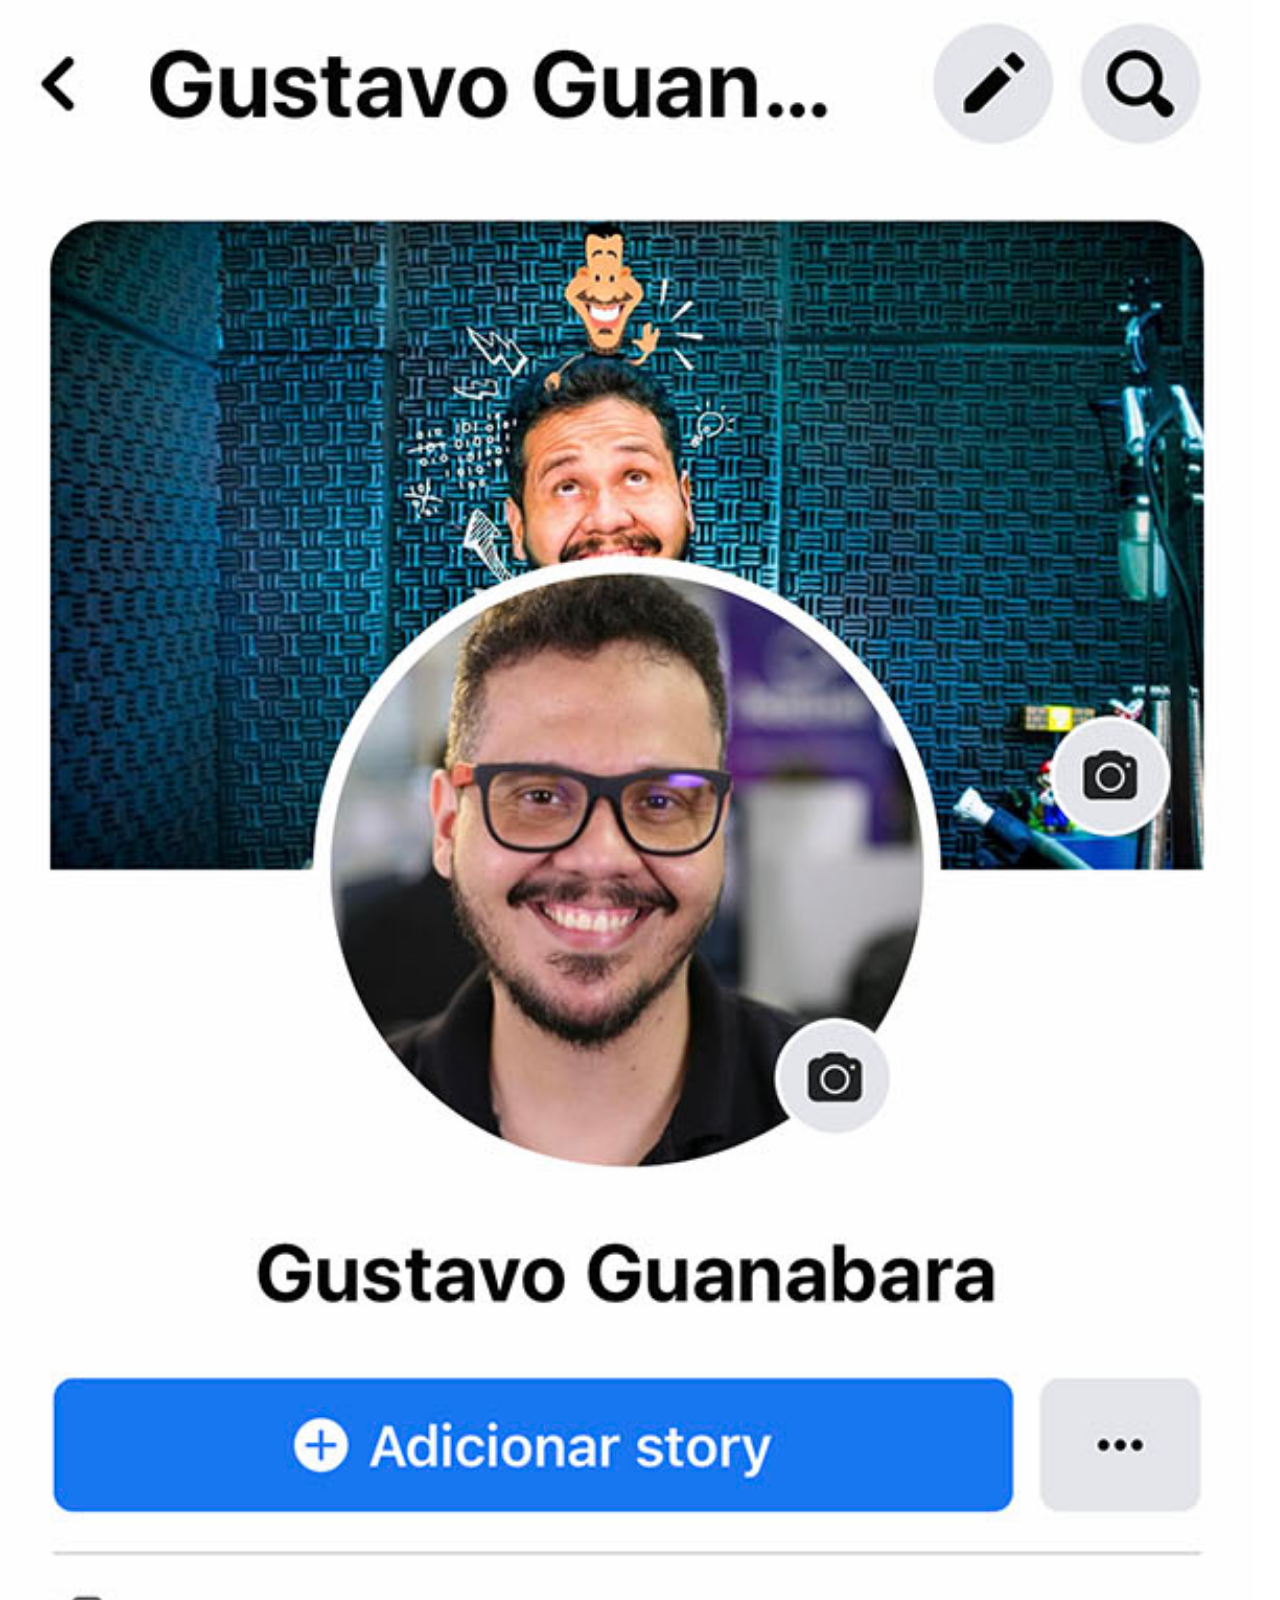
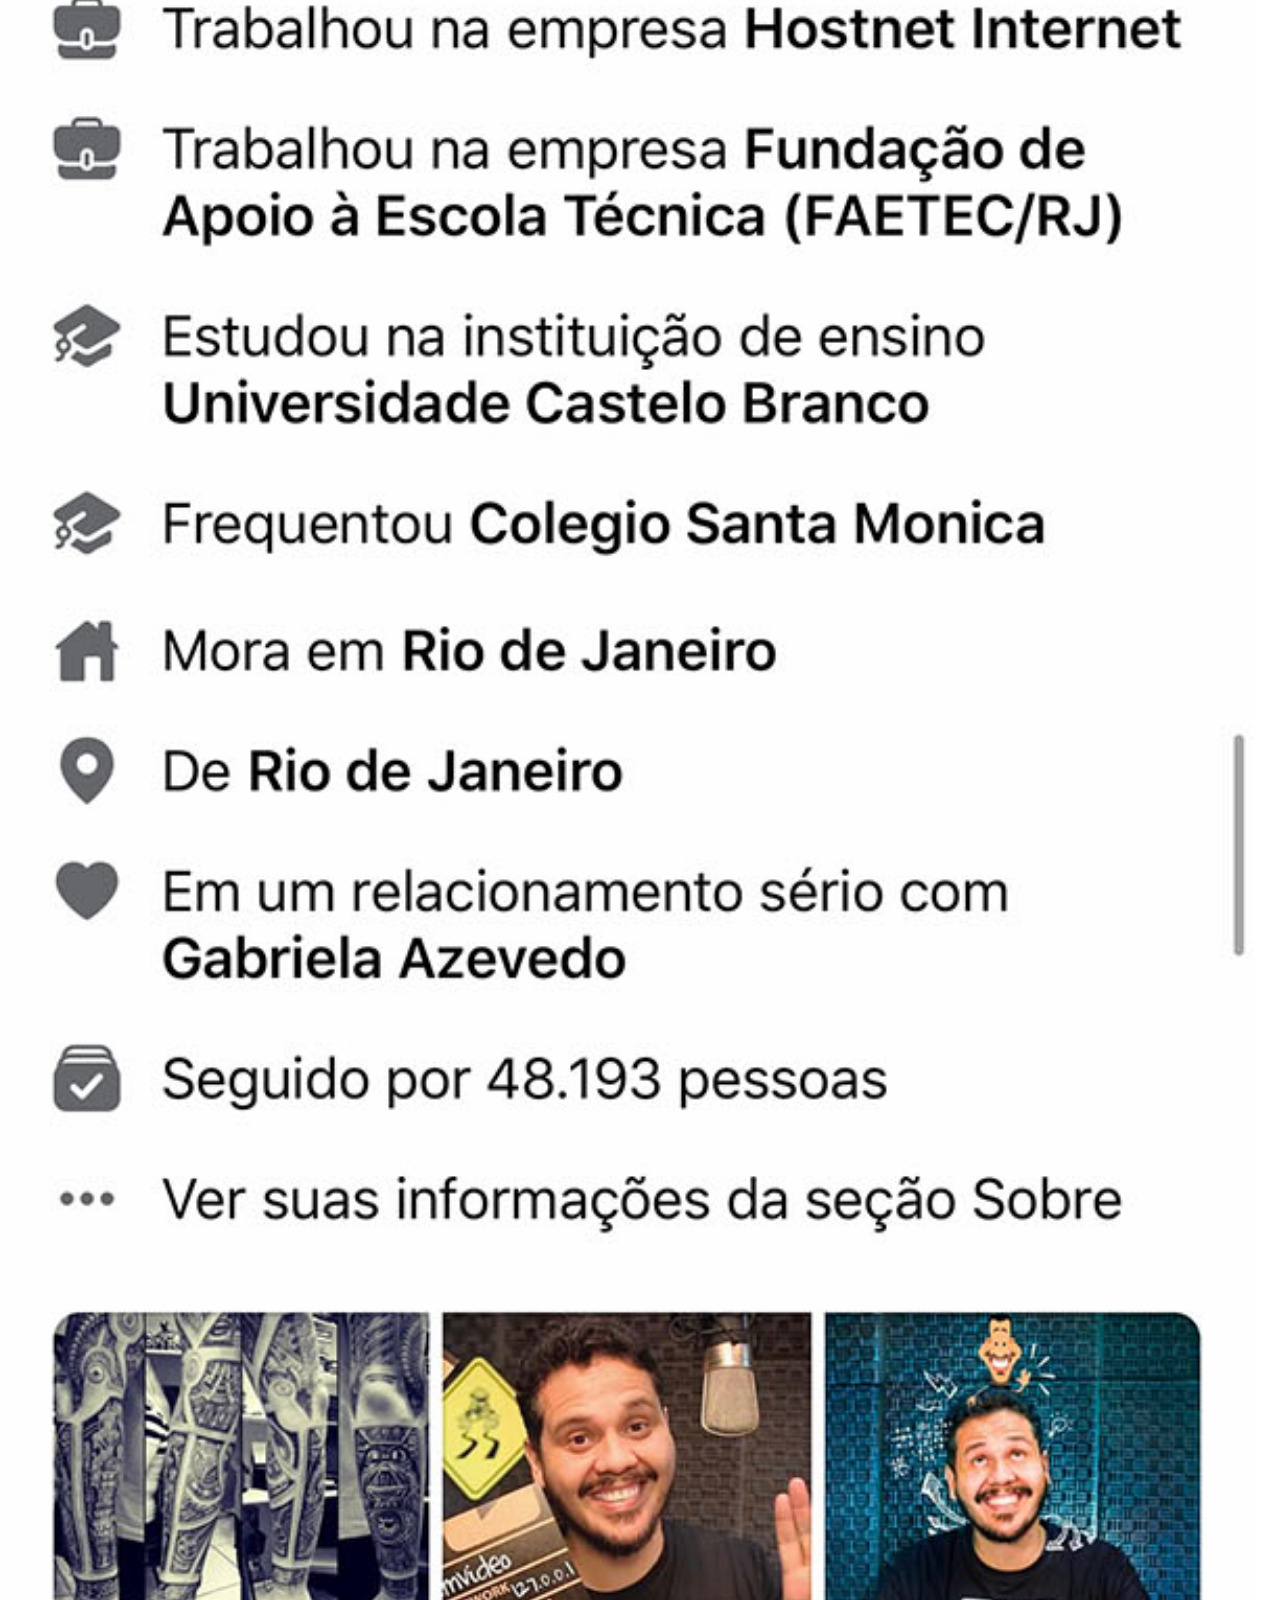
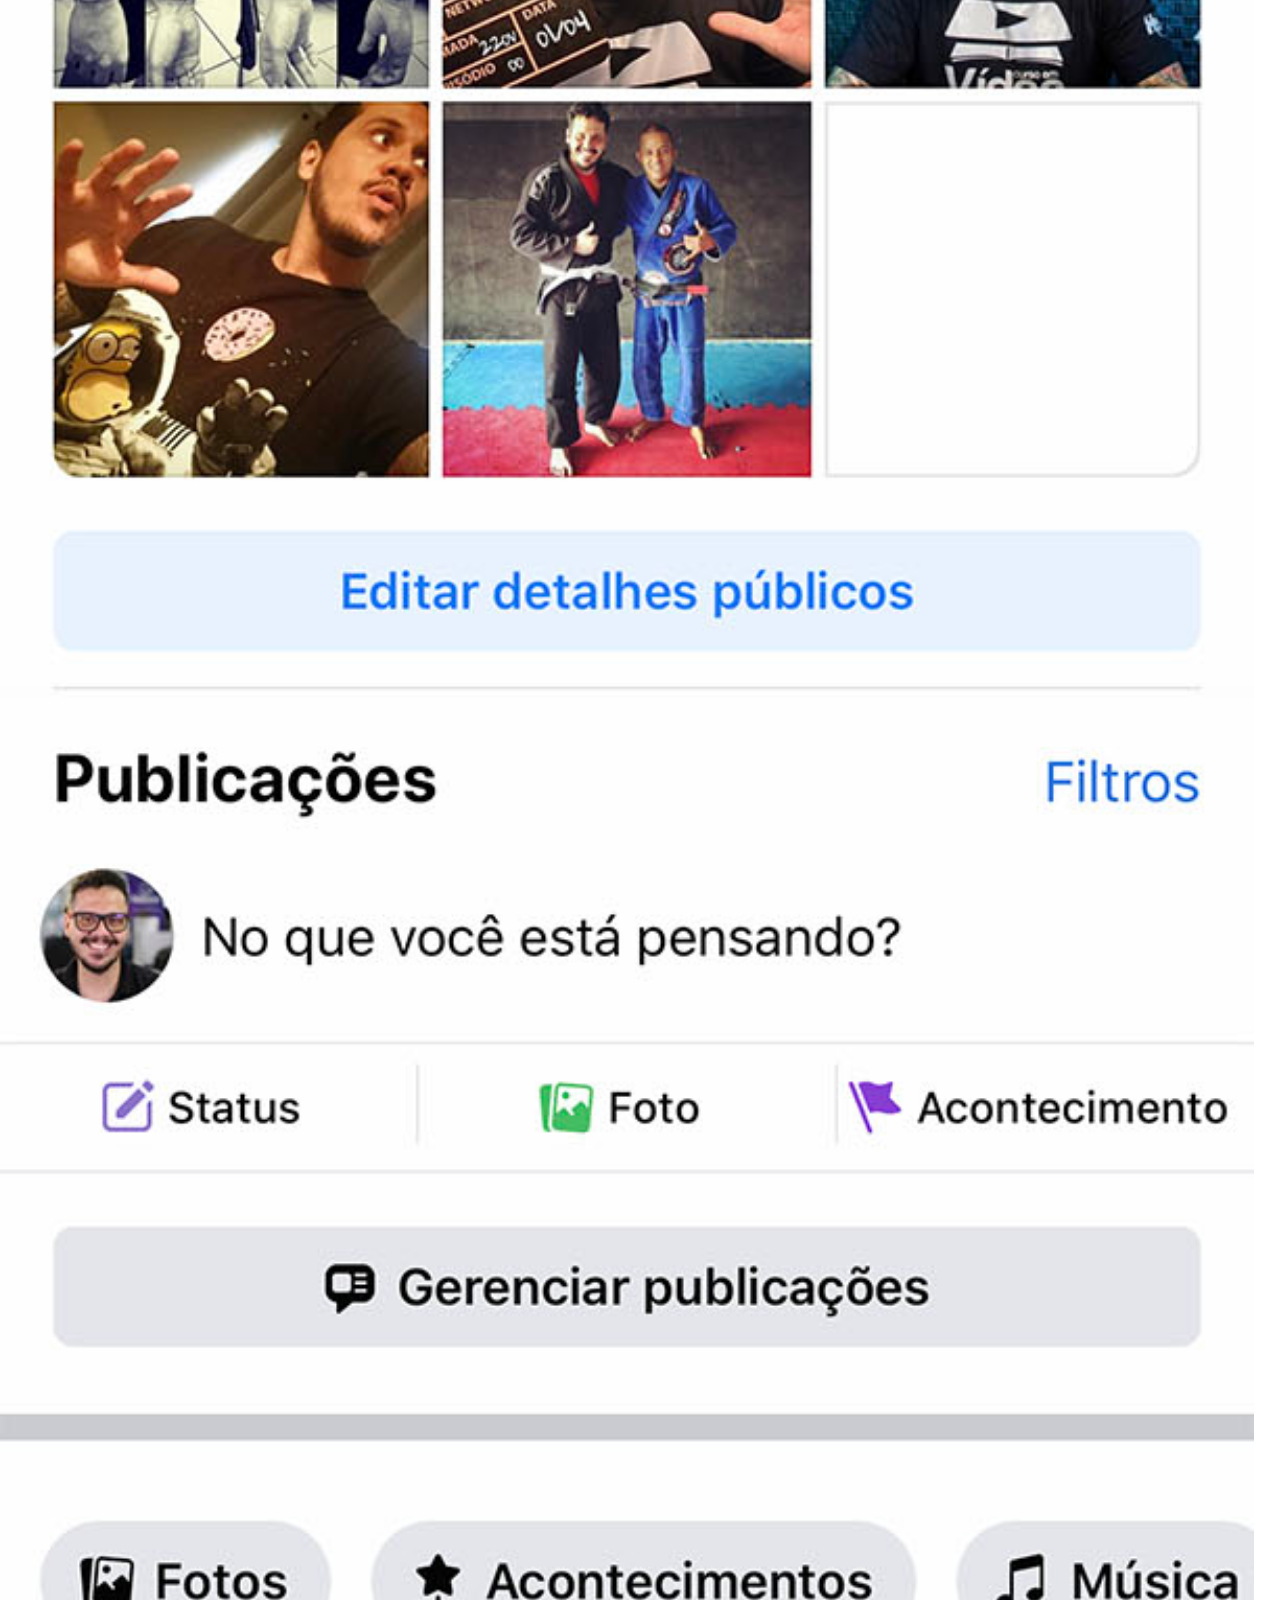
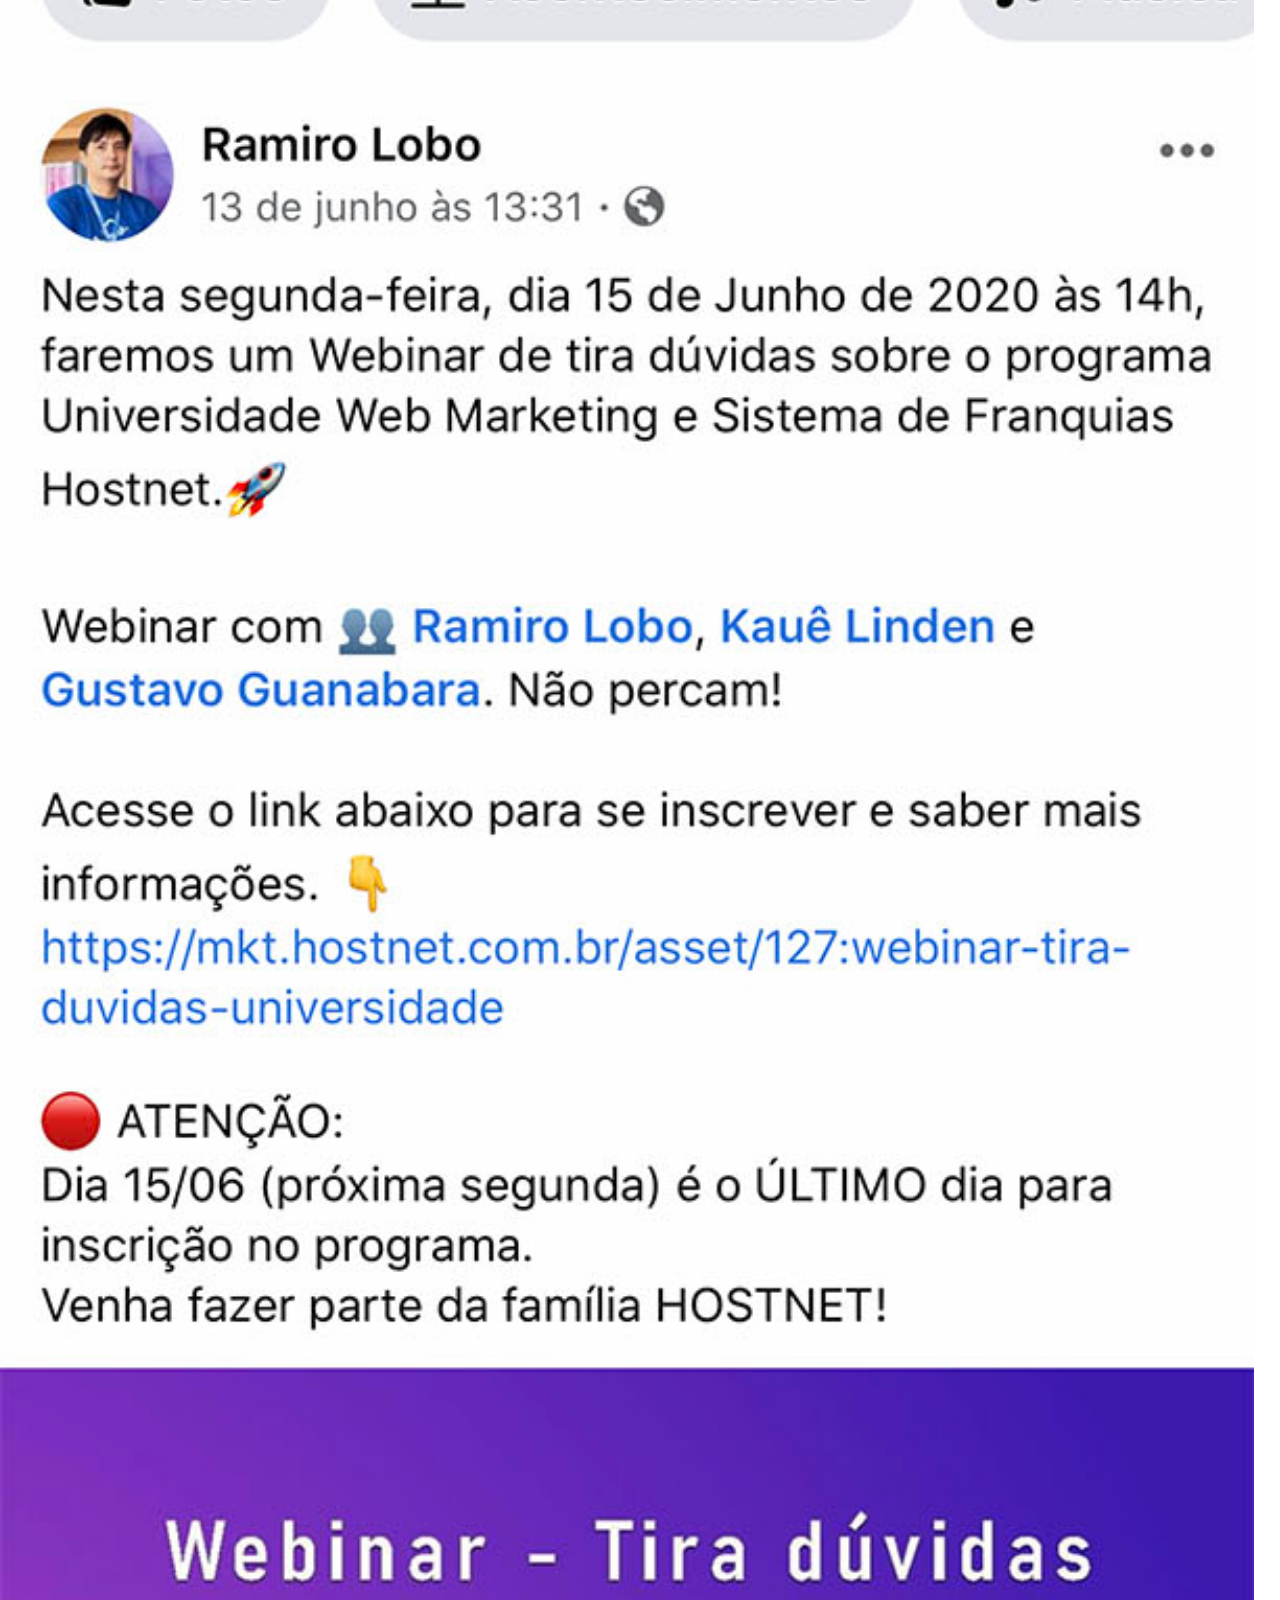
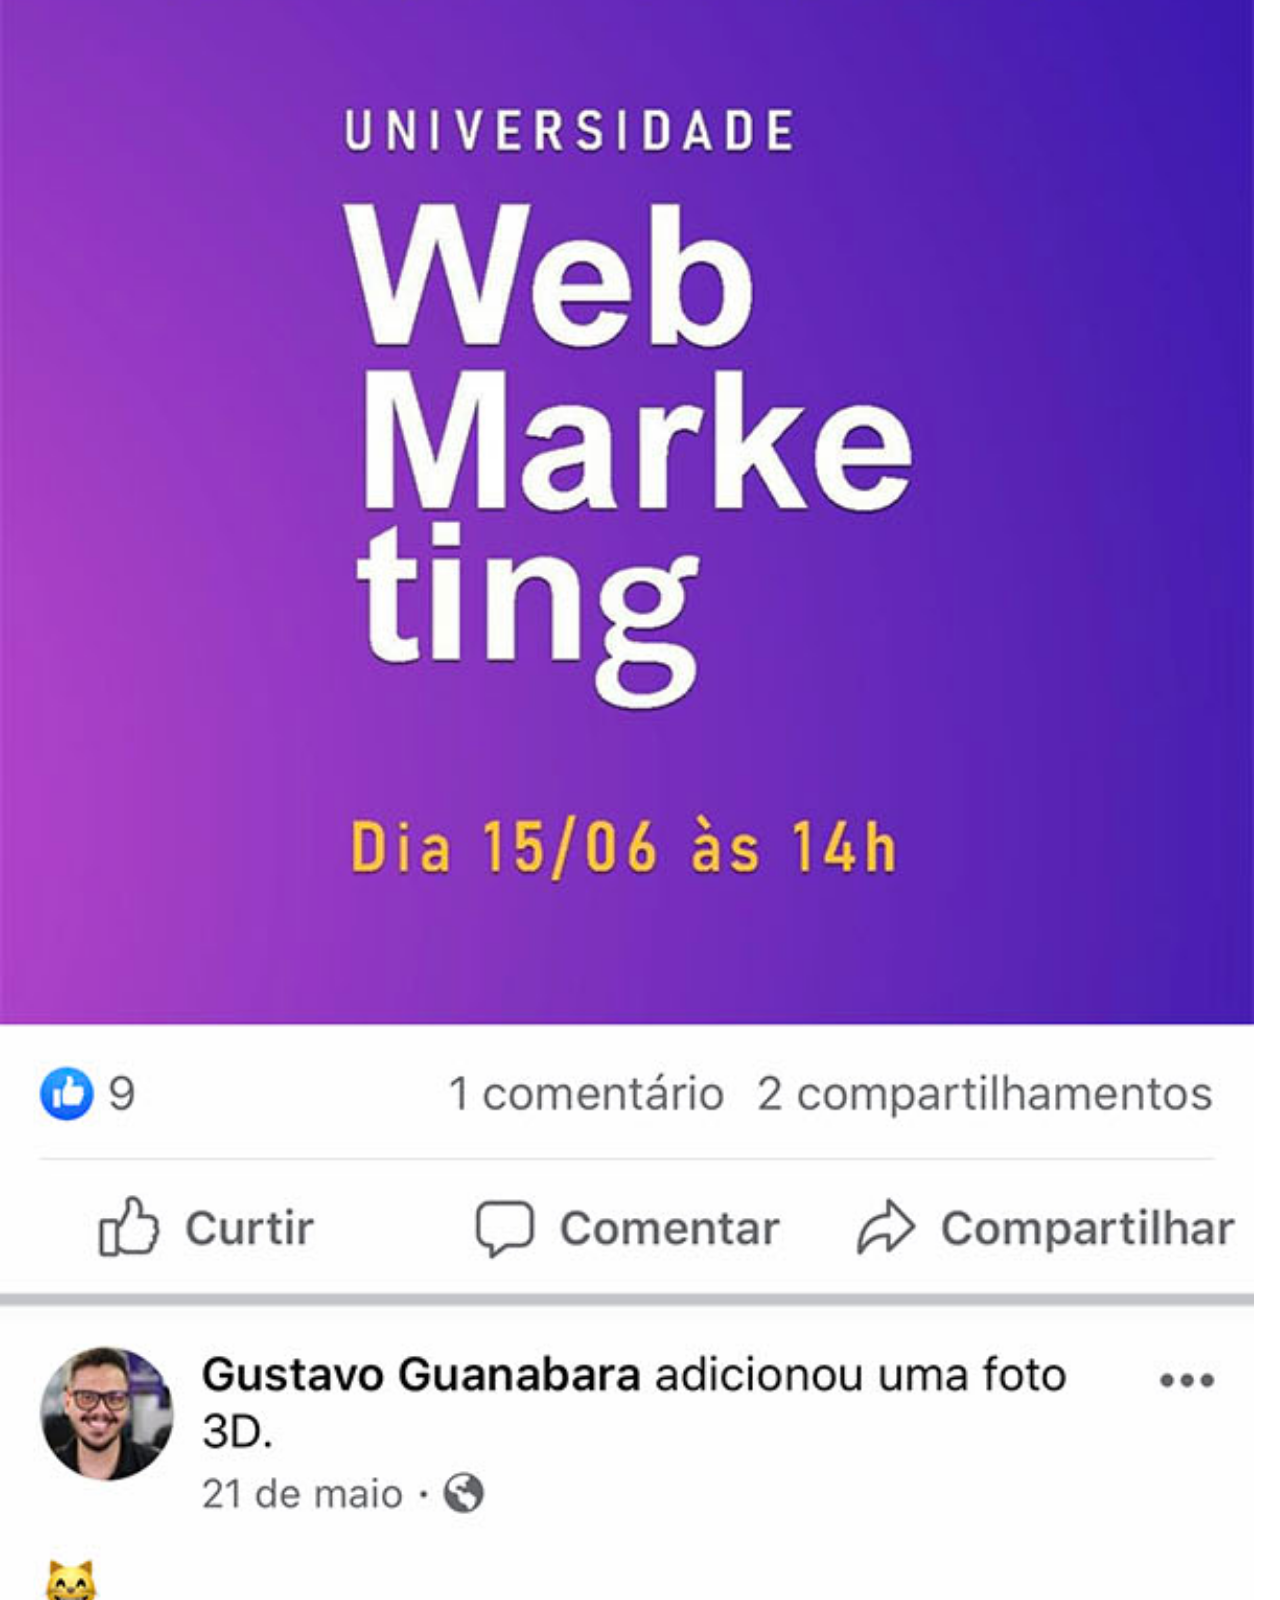
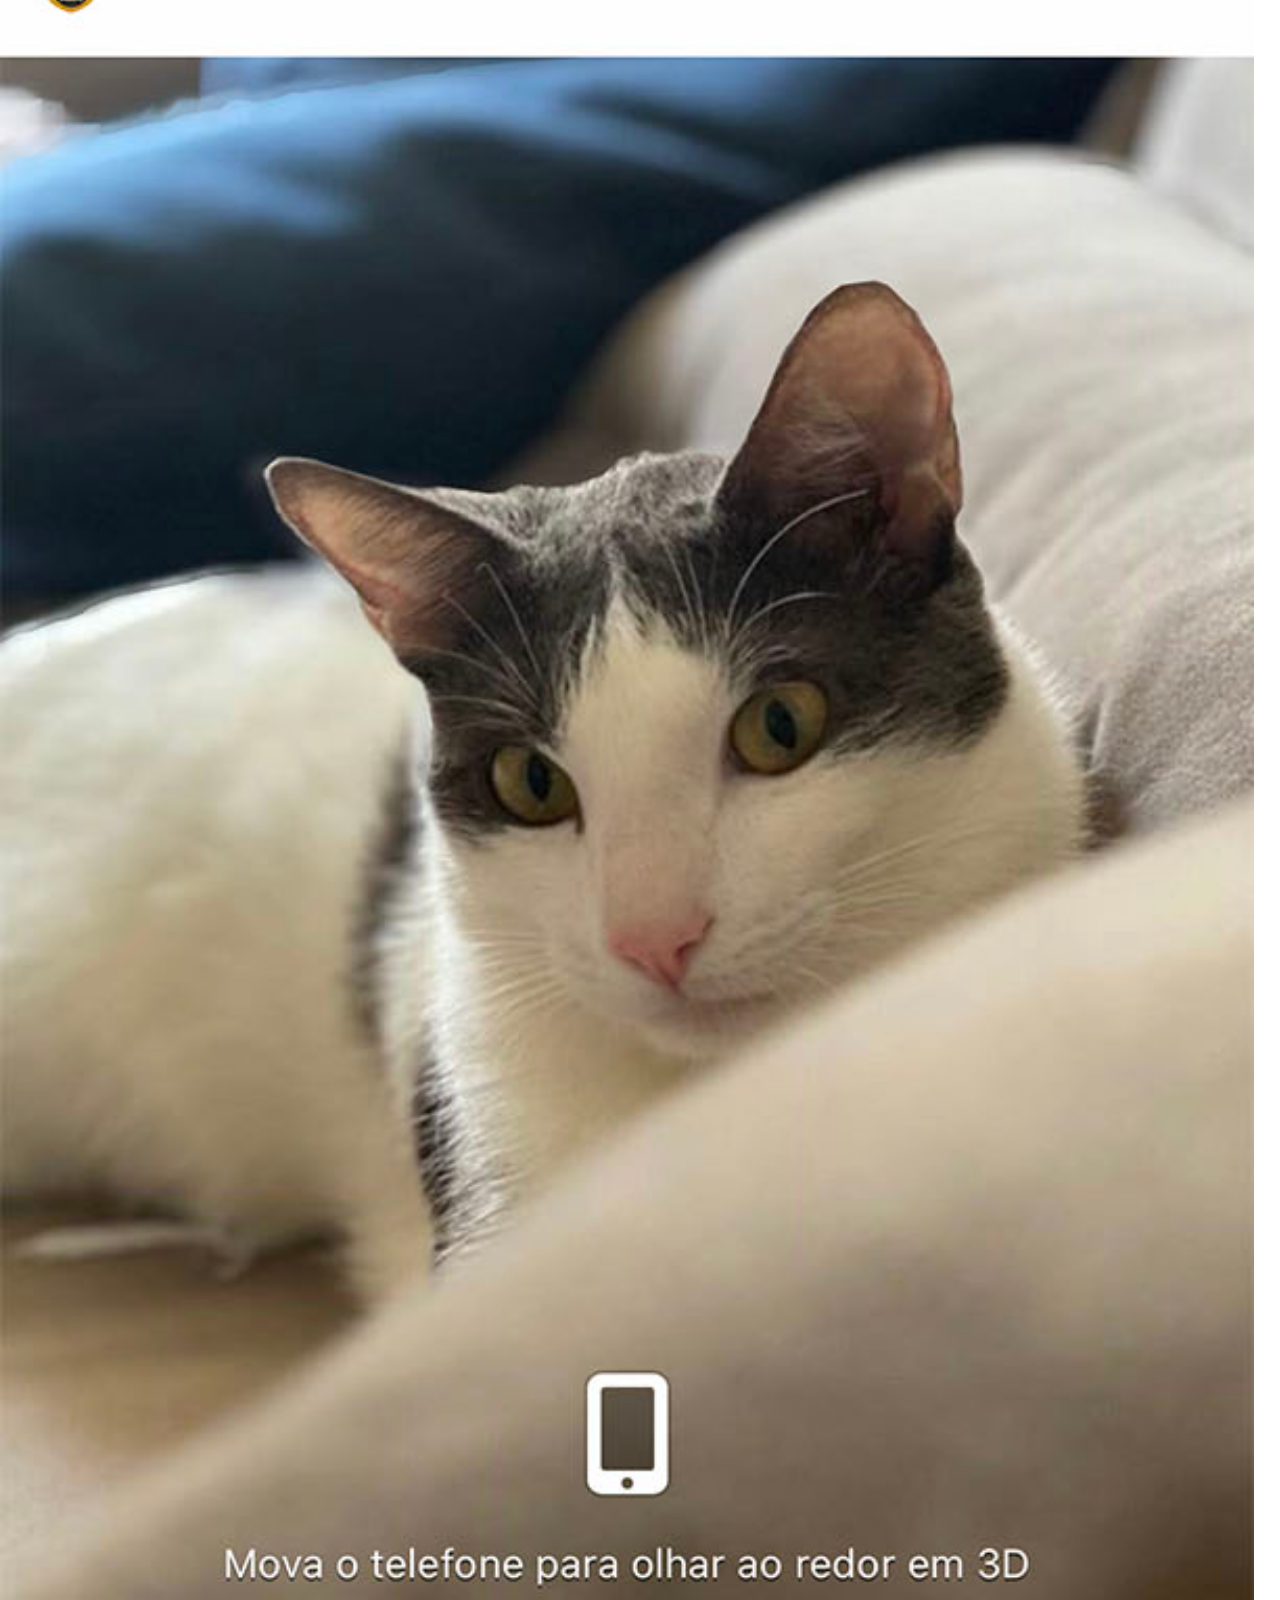
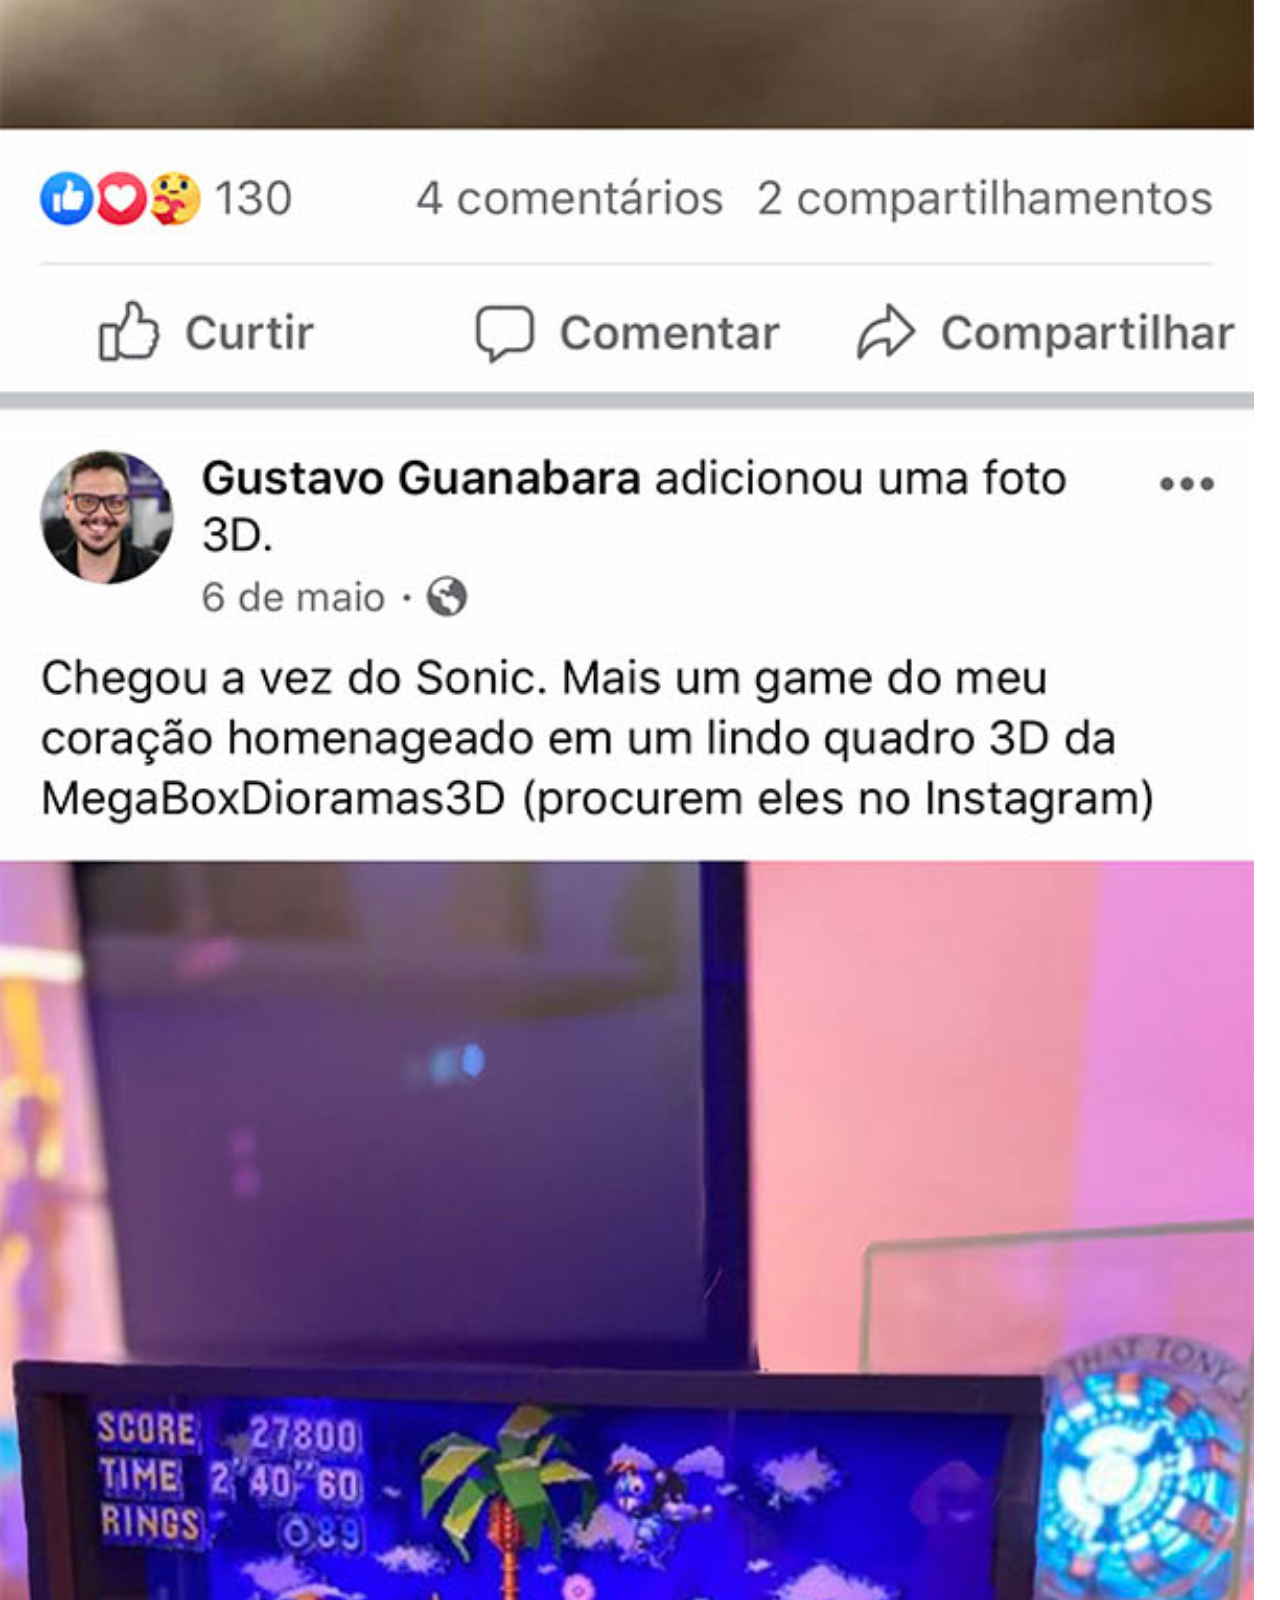
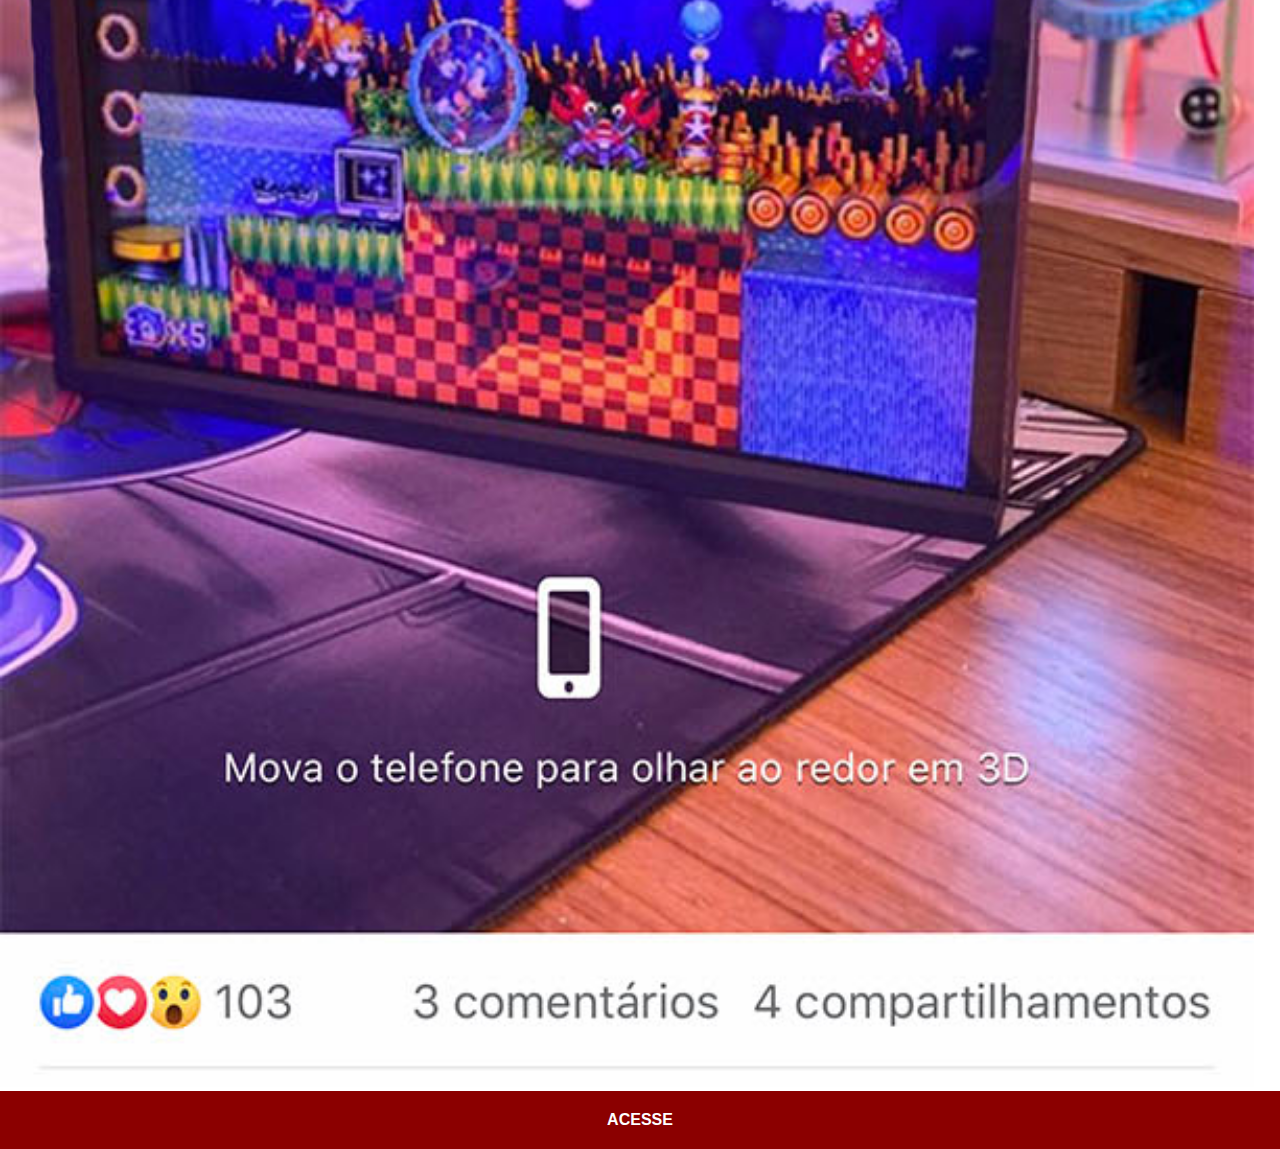
==== facebook.html @ 2707c01b "criei paginas das redes" ====
<!DOCTYPE html>
<html lang="pt-br">
<head>
    <meta charset="UTF-8">
    <meta http-equiv="X-UA-Compatible" content="IE=edge">
    <meta name="viewport" content="width=device-width, initial-scale=1.0">
    <title>Facebook</title>
    <style>
        * {
          margin: 0px;
          padding: 0px;
          font-family: Arial, Helvetica, sans-serif;
        }
  
        ::-webkit-scrollbar{
          width: 0;
          height: 0;
        }
  
        img{
         width: 98vw;
        }
  
        a{
         display: block;
         background-color: darkred;
         color: white;
         padding: 20px;
         text-align: center;
         font-weight: bolder;
         text-decoration: none;
        }
  
        a:hover {
          background-color: red;
        }
      </style>
</head>
<body>
    <img src="imagens/tela-facebook.jpg" alt="tela-youtube">
    <a href="https://www.facebook.com/cris.reis.5245/" target="_blank">ACESSE</a>
</body>
</html>
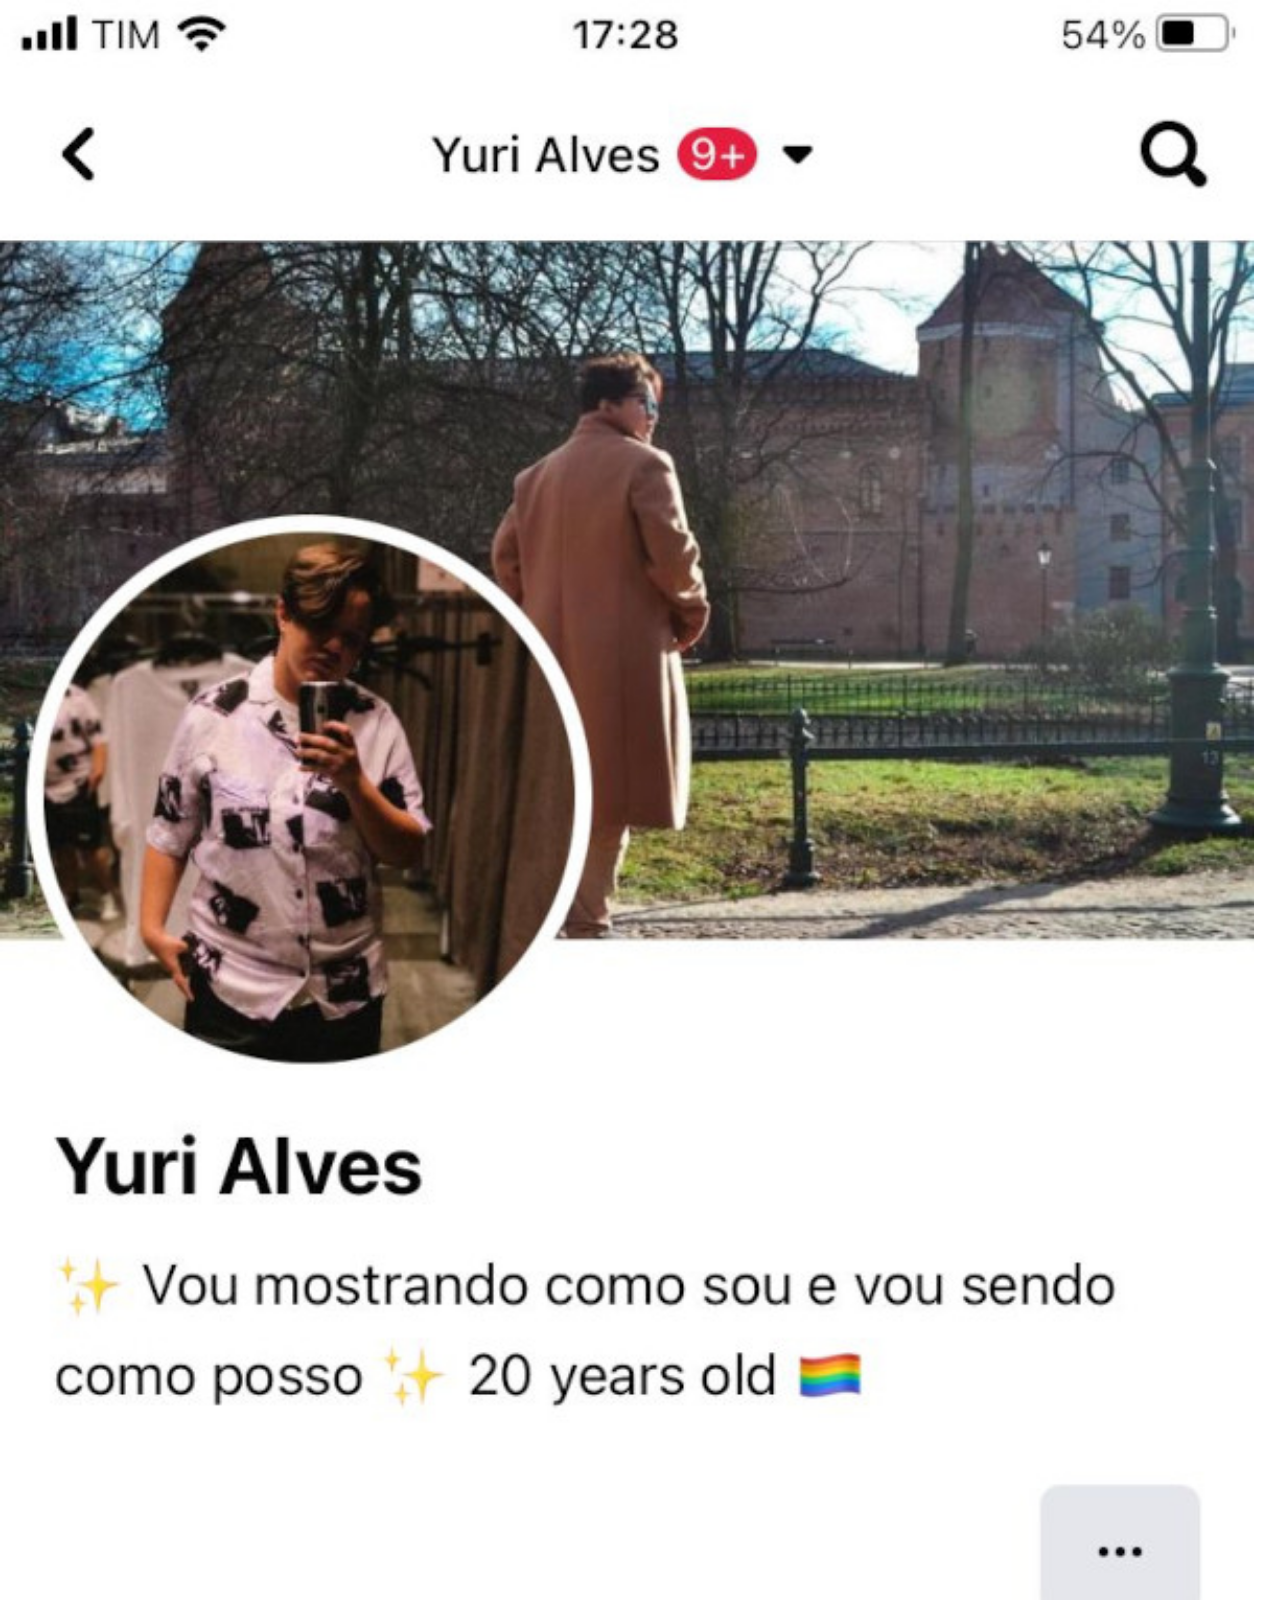
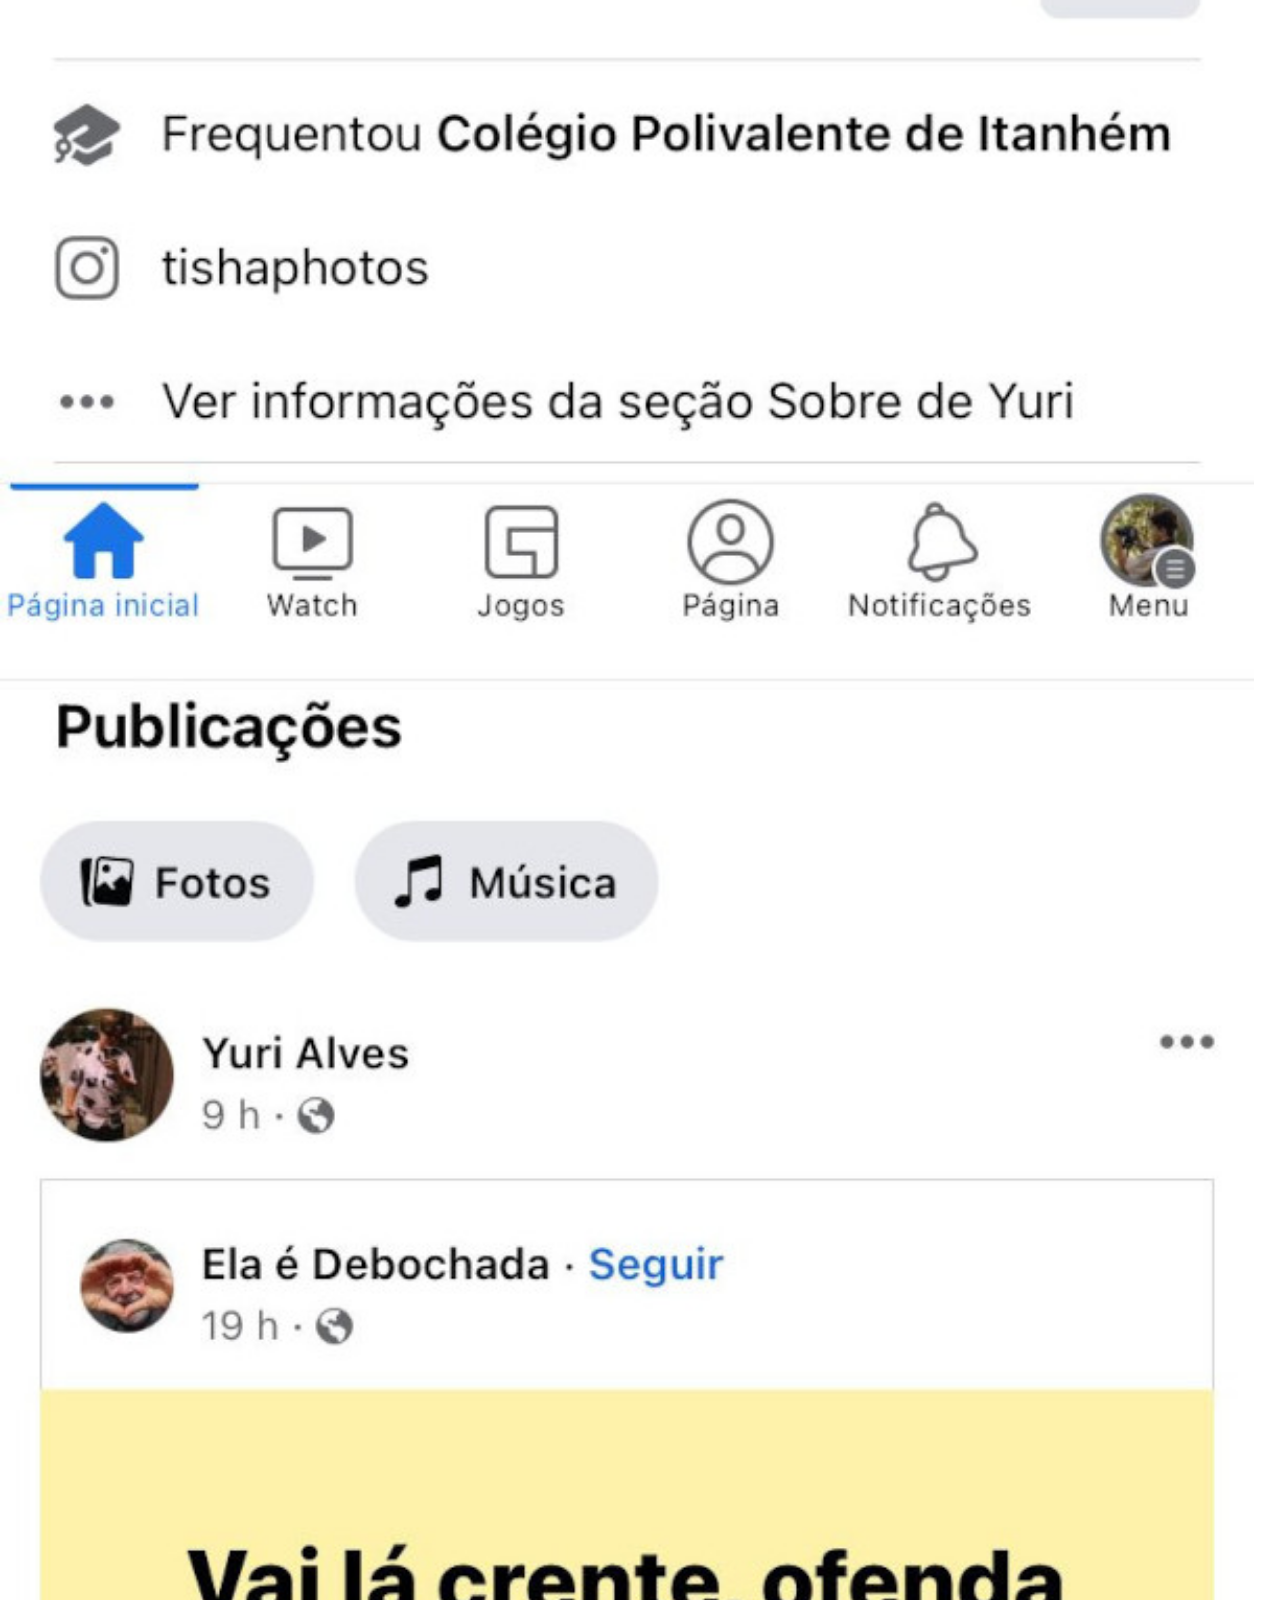
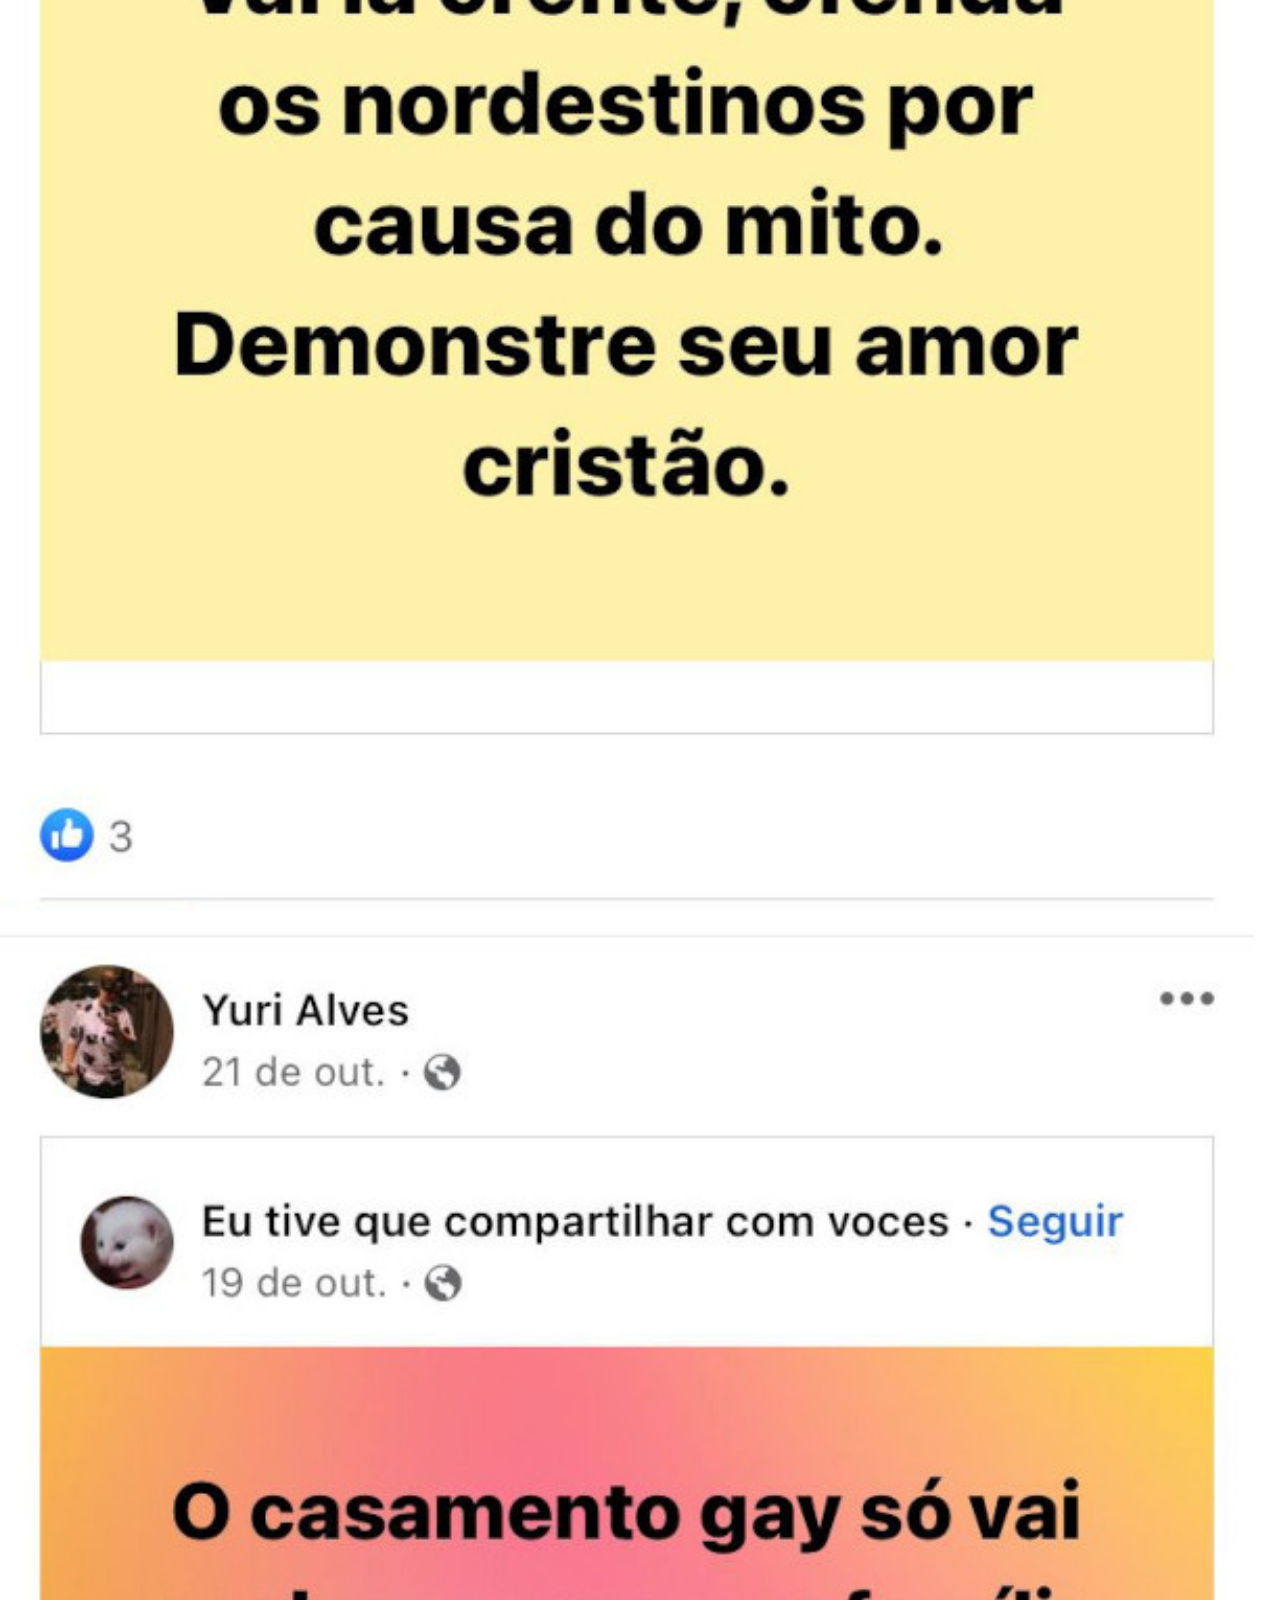
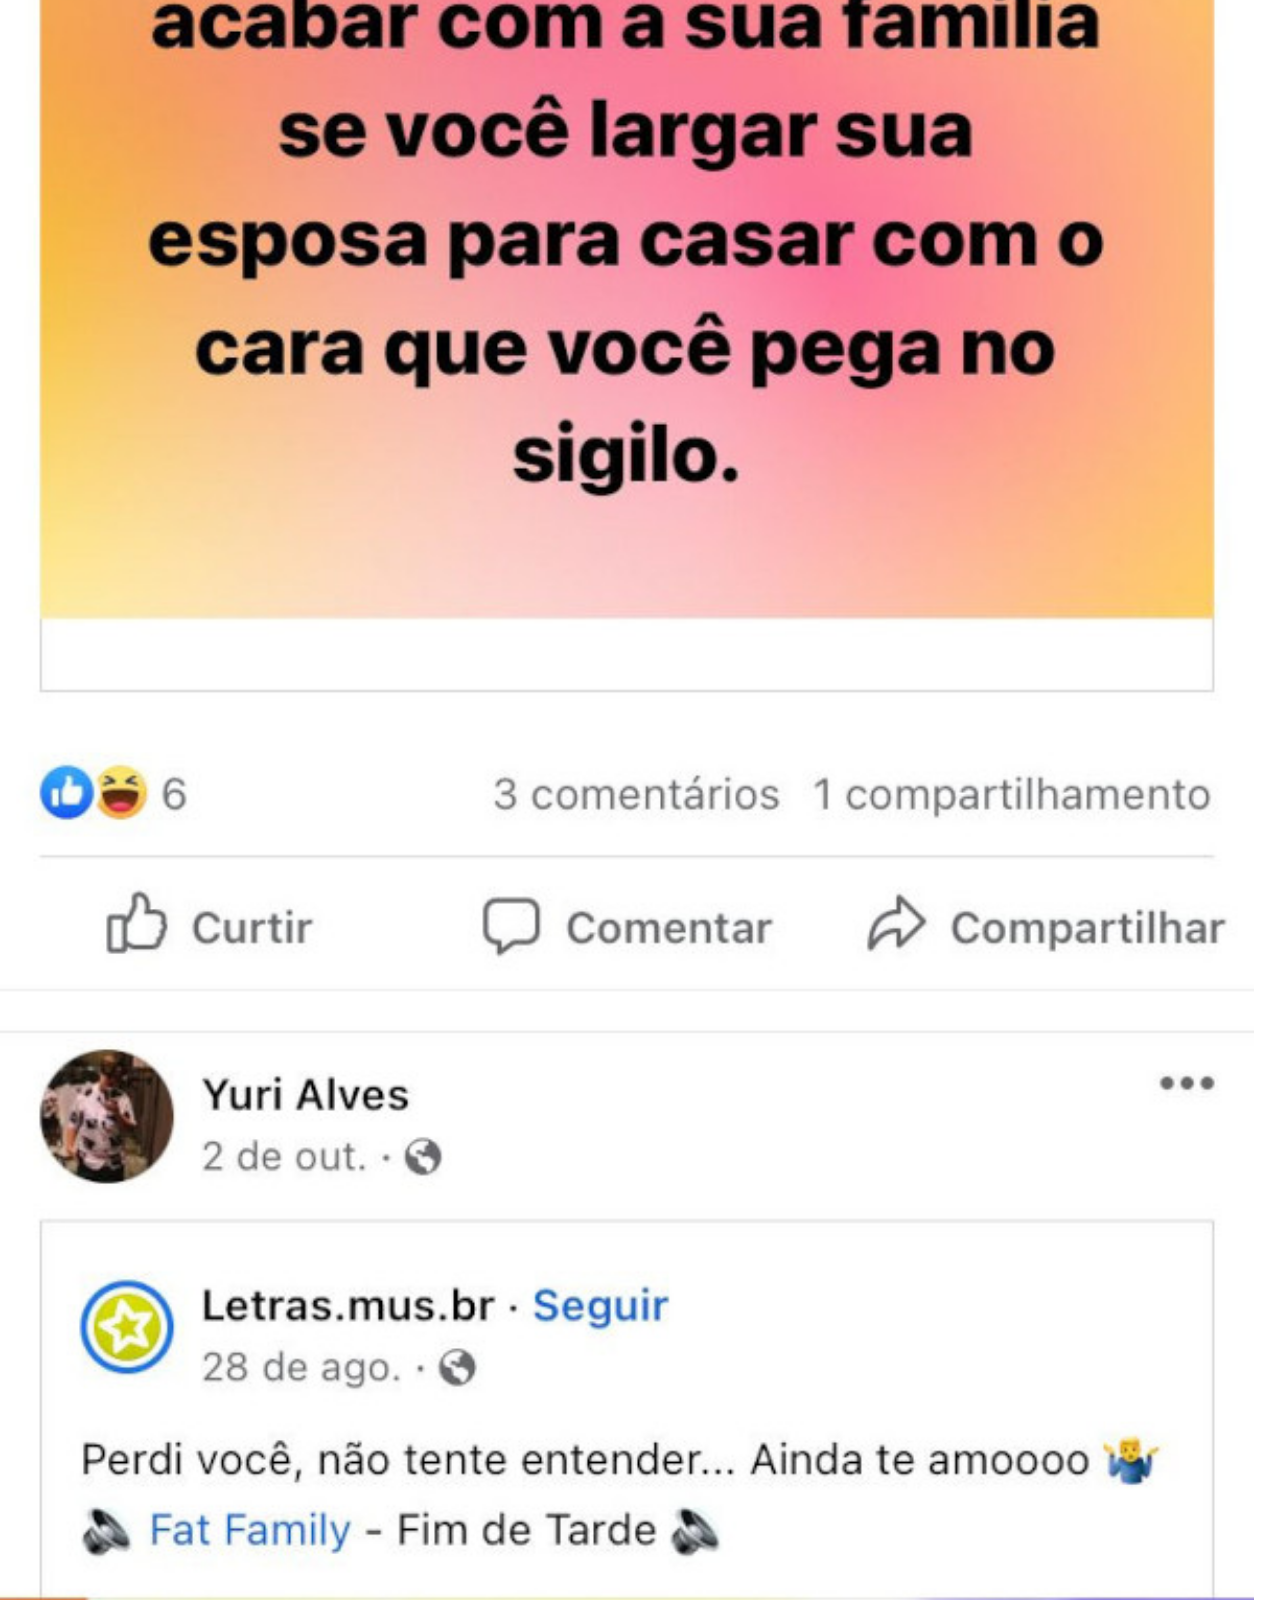
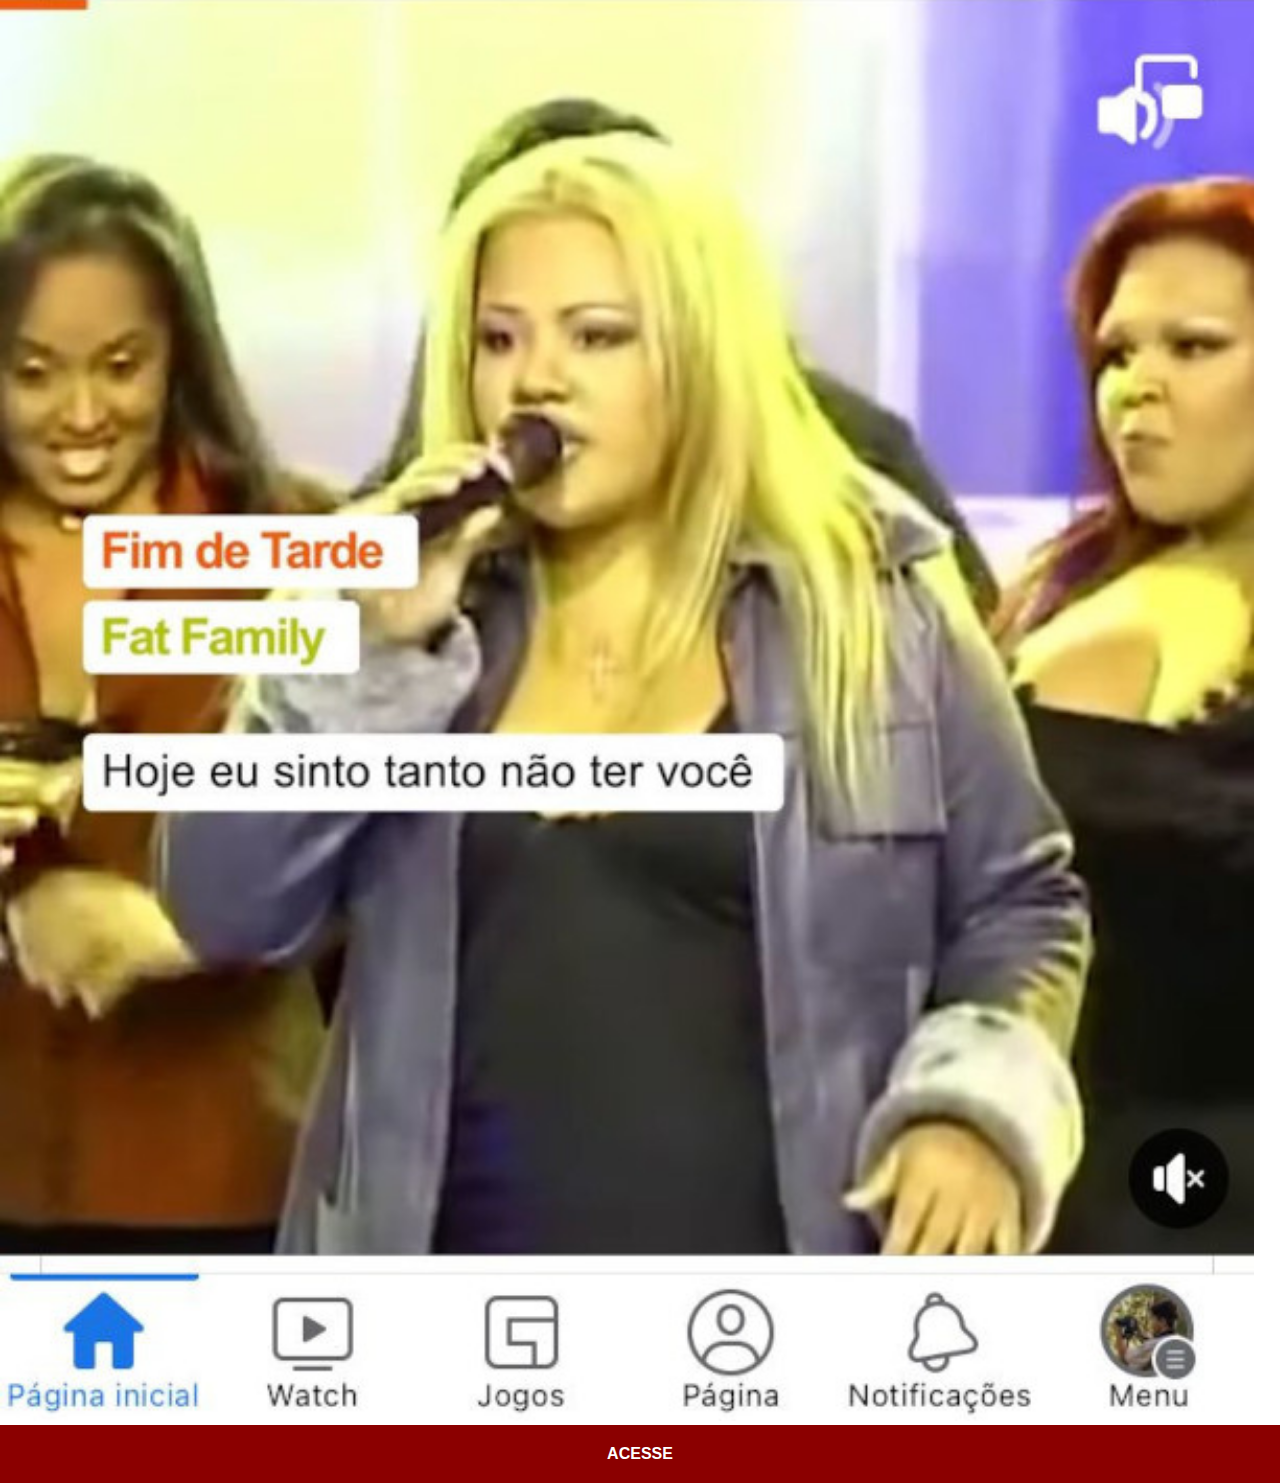
==== commit 00f6dab5: "atualização do projeto" ====
--- a/facebook.html
+++ b/facebook.html
@@ -37,7 +37,7 @@
       </style>
 </head>
 <body>
-    <img src="imagens/tela-facebook.jpg" alt="tela-youtube">
+    <img src="imagens/tela-facebook.jpeg" alt="tela-youtube">
     <a href="https://www.facebook.com/cris.reis.5245/" target="_blank">ACESSE</a>
 </body>
 </html>